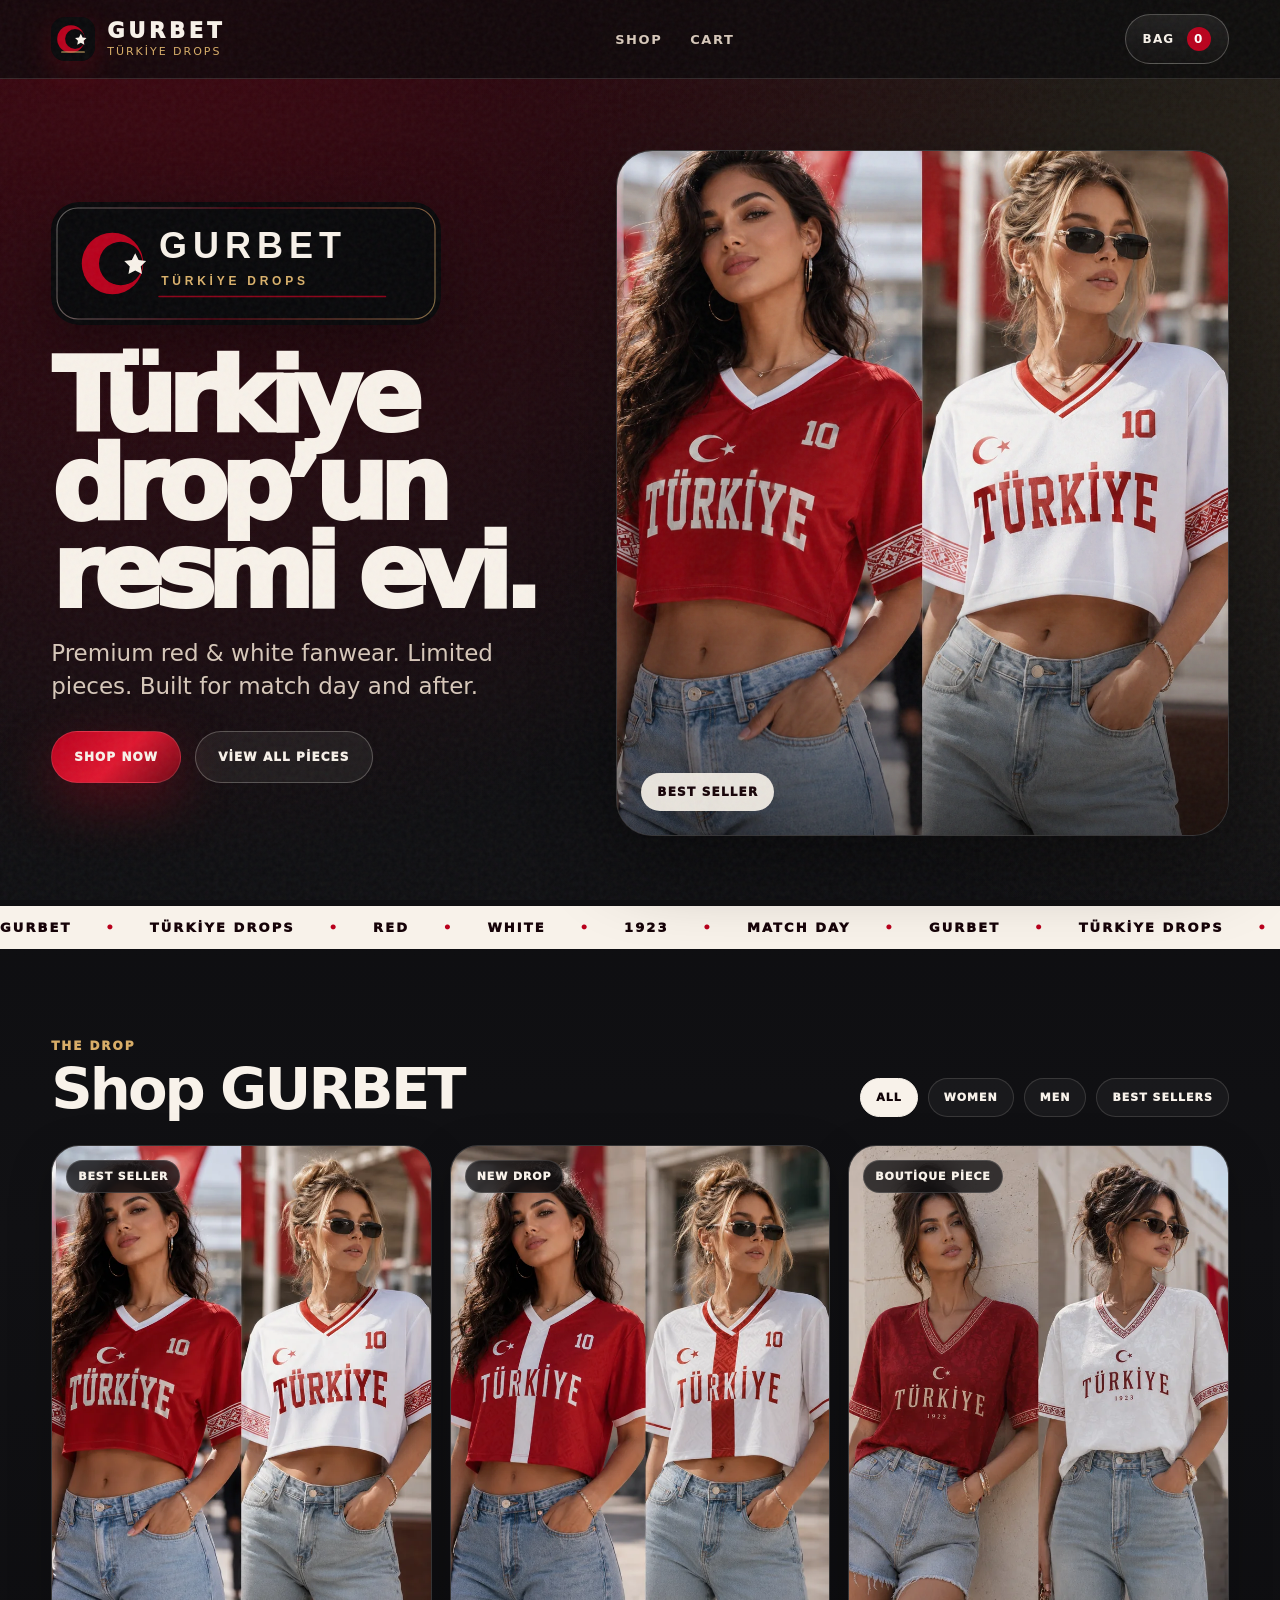
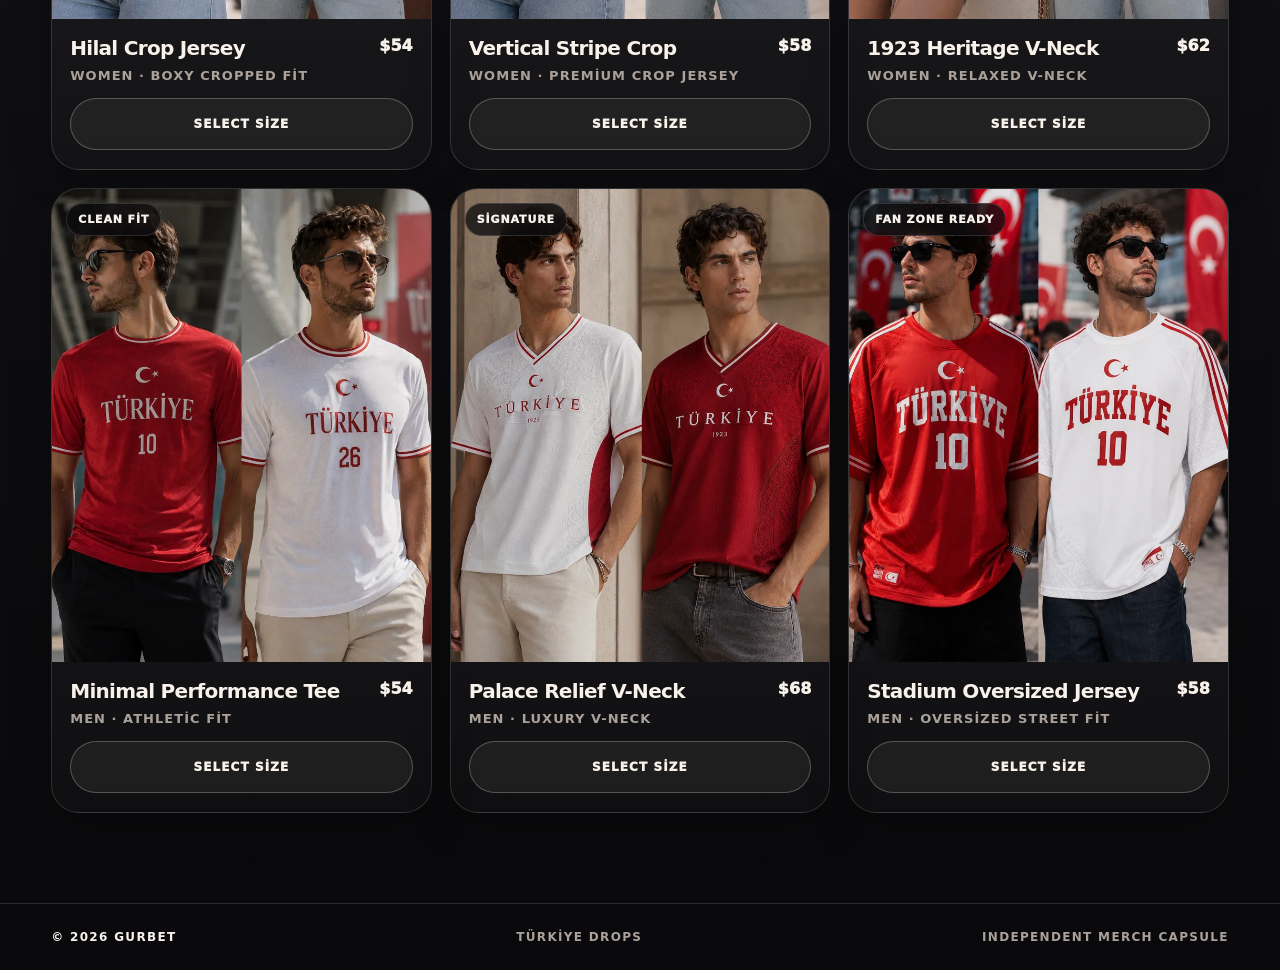
==== index.html @ eb824270 "Move the storefront to the repo root so Vercel serves it Vercel deploys from the repository root, bu" ====
<!doctype html>
<html lang="tr">
<head>
  <meta charset="utf-8" />
  <meta name="viewport" content="width=device-width, initial-scale=1, viewport-fit=cover" />
  <title>GURBET | Türkiye Drops</title>
  <meta name="description" content="GURBET Türkiye Drops. Premium Türkiye-inspired merch and fanwear for match day, travel, and diaspora style." />
  <meta property="og:title" content="GURBET | Türkiye Drops" />
  <meta property="og:description" content="Premium Türkiye-inspired merch. Red and white drops, limited pieces." />
  <meta property="og:image" content="assets/og-image.png" />
  <meta property="og:type" content="website" />
  <meta name="twitter:card" content="summary_large_image" />
  <meta name="twitter:image" content="assets/og-image.png" />
  <meta name="theme-color" content="#09090b" />
  <link rel="icon" href="assets/favicon.ico" sizes="any" />
  <link rel="icon" type="image/svg+xml" href="assets/logo-mark.svg" />
  <link rel="icon" type="image/png" sizes="32x32" href="assets/favicon-32.png" />
  <link rel="icon" type="image/png" sizes="16x16" href="assets/favicon-16.png" />
  <link rel="apple-touch-icon" href="assets/apple-touch-icon.png" />
  <link rel="manifest" href="site.webmanifest" />
  <link rel="stylesheet" href="styles.css" />
</head>
<body data-page="home">
  <div class="noise" aria-hidden="true"></div>
  <header class="site-header">
    <a class="brand" href="index.html" aria-label="GURBET home">
      <img src="assets/logo-mark.svg" alt="" />
      <span><strong>GURBET</strong><small>Türkiye Drops</small></span>
    </a>
    <nav class="nav-links" aria-label="Main navigation">
      <a href="index.html#shop">Shop</a>
      <a href="cart.html">Cart</a>
    </nav>
    <button class="bag-btn" type="button" data-open-cart>Bag <b data-bag-count>0</b></button>
  </header>

  <main>
    <section class="hero shop-hero">
      <div class="hero-copy">
        <img class="hero-logo" src="assets/logo-gurbet.svg" alt="GURBET Türkiye Drops" />
        <h1>Türkiye drop’un resmi evi.</h1>
        <p>Premium red & white fanwear. Limited pieces. Built for match day and after.</p>
        <div class="hero-actions">
          <a class="btn primary" href="#shop">Shop now</a>
          <button class="btn ghost" type="button" data-scroll-to-products>View all pieces</button>
        </div>
      </div>
      <a class="hero-image" href="product.html?id=w-classic-crop" aria-label="Open Hilal Crop Jersey">
        <picture>
          <source srcset="assets/women_classic_crop.webp" type="image/webp">
          <img src="assets/women_classic_crop.jpg" alt="GURBET Türkiye Drops red and white crop jerseys" loading="eager">
        </picture>
        <span>Best seller</span>
      </a>
    </section>

    <section class="ticker" aria-label="Collection tags">
      <div>
        <span>GURBET</span><span>TÜRKİYE DROPS</span><span>RED</span><span>WHITE</span><span>1923</span><span>MATCH DAY</span>
        <span>GURBET</span><span>TÜRKİYE DROPS</span><span>RED</span><span>WHITE</span><span>1923</span><span>MATCH DAY</span>
      </div>
    </section>

    <section class="shop section" id="shop">
      <div class="shop-head">
        <div>
          <p class="eyebrow">The drop</p>
          <h2>Shop GURBET</h2>
        </div>
        <div class="filters" role="group" aria-label="Product filter">
          <button class="filter active" data-filter="all" type="button">All</button>
          <button class="filter" data-filter="women" type="button">Women</button>
          <button class="filter" data-filter="men" type="button">Men</button>
          <button class="filter" data-filter="best" type="button">Best sellers</button>
        </div>
      </div>
      <div class="product-grid" data-product-grid></div>
    </section>
  </main>

  <aside class="cart-drawer" data-cart-drawer aria-hidden="true">
    <div class="cart-panel">
      <div class="cart-top">
        <div><p class="eyebrow">GURBET</p><h2>Your bag</h2></div>
        <button class="icon" type="button" data-close-cart aria-label="Close cart">×</button>
      </div>
      <div class="drawer-items" data-cart-items></div>
      <div class="drawer-bottom">
        <div class="subtotal"><span>Subtotal</span><strong data-subtotal>$0</strong></div>
        <a class="btn primary full" href="checkout.html">Checkout</a>
        <a class="btn ghost full" href="cart.html">View cart</a>
      </div>
    </div>
  </aside>

  <footer class="footer">
    <span>© <span data-year></span> GURBET</span>
    <span>Türkiye Drops</span>
    <span>Independent merch capsule</span>
  </footer>
  <script src="app.js"></script>
</body>
</html>
---- styles.css ----
:root{
  --bg:#09090b;
  --panel:#111114;
  --panel-2:#17171b;
  --cream:#f8f2ea;
  --muted:#aaa19a;
  --soft:#d7c8ba;
  --red:#b9001c;
  --red-2:#710714;
  --gold:#d8ad68;
  --line:rgba(248,242,234,.14);
  --line-strong:rgba(248,242,234,.26);
  --shadow:0 26px 80px rgba(0,0,0,.45);
  --radius:26px;
  --font:Inter, ui-sans-serif, system-ui, -apple-system, BlinkMacSystemFont, "Segoe UI", sans-serif;
}
*{box-sizing:border-box}
html{scroll-behavior:smooth}
body{margin:0;background:radial-gradient(circle at 10% -5%,rgba(185,0,28,.35),transparent 34%),radial-gradient(circle at 100% 8%,rgba(216,173,104,.14),transparent 28%),linear-gradient(180deg,#08080a 0%,#111114 48%,#09090b 100%);color:var(--cream);font-family:var(--font);overflow-x:hidden}
body.no-scroll{overflow:hidden}
a{color:inherit;text-decoration:none}
button,input,select,textarea{font:inherit;color:inherit}
button{cursor:pointer}
img{max-width:100%;display:block}
.noise{position:fixed;inset:0;z-index:120;pointer-events:none;opacity:.11;background-image:url("data:image/svg+xml,%3Csvg viewBox='0 0 240 240' xmlns='http://www.w3.org/2000/svg'%3E%3Cfilter id='n'%3E%3CfeTurbulence type='fractalNoise' baseFrequency='.78' numOctaves='4' stitchTiles='stitch'/%3E%3C/filter%3E%3Crect width='240' height='240' filter='url(%23n)' opacity='.5'/%3E%3C/svg%3E")}
.site-header{position:sticky;top:0;z-index:80;display:flex;align-items:center;justify-content:space-between;gap:20px;padding:14px clamp(16px,4vw,58px);border-bottom:1px solid var(--line);background:rgba(9,9,11,.72);backdrop-filter:blur(22px)}
.brand{display:flex;align-items:center;gap:12px;min-width:max-content}
.brand img{width:44px;height:44px;border-radius:14px;box-shadow:0 10px 30px rgba(185,0,28,.25)}
.brand span{display:grid;line-height:1.05}.brand strong{font-size:21px;letter-spacing:.18em;font-weight:950}.brand small{font-size:11px;color:var(--gold);text-transform:uppercase;letter-spacing:.18em;margin-top:4px}
.nav-links{display:flex;gap:28px;color:var(--soft);font-size:13px;text-transform:uppercase;letter-spacing:.12em;font-weight:850}.nav-links a:hover{color:var(--cream)}
.bag-btn{border:1px solid var(--line-strong);background:linear-gradient(180deg,rgba(255,255,255,.08),rgba(255,255,255,.02));border-radius:999px;padding:12px 17px;font-size:12px;text-transform:uppercase;letter-spacing:.1em;font-weight:900}.bag-btn b{display:inline-grid;place-items:center;min-width:24px;height:24px;margin-left:7px;background:var(--red);border-radius:50%;color:#fff}
.section{padding:clamp(42px,7vw,92px) clamp(16px,4vw,58px)}
.hero{min-height:calc(100svh - 73px);display:grid;grid-template-columns:minmax(0,.9fr) minmax(360px,1.1fr);gap:clamp(28px,5vw,80px);align-items:center;padding:clamp(28px,5vw,72px) clamp(16px,4vw,58px)}
.hero-copy{max-width:680px}.hero-logo{width:min(390px,90vw);margin-bottom:28px;border-radius:28px;box-shadow:var(--shadow)}
h1{font-size:clamp(48px,8vw,110px);line-height:.86;letter-spacing:-.085em;margin:0 0 20px;font-weight:950;text-wrap:balance}.hero-copy p{font-size:clamp(18px,2vw,23px);line-height:1.45;color:var(--soft);max-width:620px;margin:0 0 28px}.hero-actions{display:flex;gap:14px;flex-wrap:wrap}.btn{display:inline-flex;align-items:center;justify-content:center;min-height:52px;border-radius:999px;padding:0 22px;border:1px solid var(--line-strong);background:rgba(255,255,255,.05);font-weight:950;text-transform:uppercase;letter-spacing:.09em;font-size:12px;transition:transform .2s ease, background .2s ease, border-color .2s ease}.btn:hover{transform:translateY(-2px);border-color:rgba(248,242,234,.46)}.btn.primary{background:linear-gradient(135deg,var(--red),#e0162f 52%,var(--red-2));border-color:rgba(255,255,255,.12);box-shadow:0 18px 54px rgba(185,0,28,.36)}.btn.ghost{background:rgba(248,242,234,.06)}.btn.full{width:100%;margin-top:10px}.btn:disabled{opacity:.45;cursor:not-allowed;transform:none}
.hero-image{position:relative;display:block;border-radius:36px;overflow:hidden;box-shadow:var(--shadow);border:1px solid var(--line);background:#161618;isolation:isolate}.hero-image:before{content:"";position:absolute;inset:0;background:linear-gradient(180deg,transparent 62%,rgba(0,0,0,.58));z-index:1;pointer-events:none}.hero-image img{width:100%;height:min(76svh,820px);object-fit:cover;transition:transform .8s cubic-bezier(.2,.8,.2,1)}.hero-image:hover img{transform:scale(1.03)}.hero-image span{position:absolute;left:24px;bottom:24px;z-index:2;background:rgba(248,242,234,.92);color:#160308;border-radius:999px;padding:12px 16px;font-size:12px;font-weight:950;text-transform:uppercase;letter-spacing:.1em}
.ticker{overflow:hidden;border-block:1px solid var(--line);background:#f8f2ea;color:#160308}.ticker div{display:flex;width:max-content;gap:34px;align-items:center;padding:13px 0;animation:ticker 28s linear infinite}.ticker span{font-size:13px;font-weight:950;letter-spacing:.16em;text-transform:uppercase;white-space:nowrap}.ticker span:after{content:"•";margin-left:34px;color:var(--red)}@keyframes ticker{to{transform:translateX(-50%)}}
.shop-head{display:flex;align-items:end;justify-content:space-between;gap:20px;margin-bottom:28px}.eyebrow{margin:0 0 9px;color:var(--gold);font-size:12px;font-weight:950;letter-spacing:.16em;text-transform:uppercase}.shop-head h2,.page-title h1,.related-wrap h2,.cart-top h2,.order-summary h2{margin:0;font-size:clamp(30px,4.5vw,58px);letter-spacing:-.05em;line-height:.96}.filters{display:flex;gap:10px;flex-wrap:wrap;justify-content:flex-end}.filter{border:1px solid var(--line);background:rgba(255,255,255,.04);padding:12px 15px;border-radius:999px;text-transform:uppercase;letter-spacing:.09em;font-size:11px;font-weight:950}.filter.active{background:var(--cream);color:#100307;border-color:var(--cream)}
.product-grid{display:grid;grid-template-columns:repeat(3,minmax(0,1fr));gap:18px}.product-grid.compact{grid-template-columns:repeat(3,minmax(0,1fr))}.product-card{position:relative;display:block;background:linear-gradient(180deg,rgba(255,255,255,.075),rgba(255,255,255,.025));border:1px solid var(--line);border-radius:28px;overflow:hidden;box-shadow:0 12px 44px rgba(0,0,0,.22);transition:transform .25s ease,border-color .25s ease,box-shadow .25s ease}.product-card:hover{transform:translateY(-6px);border-color:rgba(248,242,234,.32);box-shadow:0 26px 70px rgba(0,0,0,.32)}.product-img{aspect-ratio:4/5;overflow:hidden;background:#151516}.product-img img{width:100%;height:100%;object-fit:cover;transition:transform .6s cubic-bezier(.2,.8,.2,1)}.product-card:hover .product-img img{transform:scale(1.04)}.product-meta{padding:17px 18px 19px}.product-meta-row{display:flex;justify-content:space-between;align-items:flex-start;gap:14px}.product-meta h3{margin:0;font-size:20px;letter-spacing:-.035em}.product-meta p{margin:8px 0 0;color:var(--muted);font-size:13px;text-transform:uppercase;letter-spacing:.08em;font-weight:800}.price{font-weight:950;color:var(--cream);font-size:16px}.tag{position:absolute;top:14px;left:14px;z-index:2;background:rgba(9,9,11,.74);backdrop-filter:blur(14px);border:1px solid rgba(255,255,255,.14);color:var(--cream);padding:9px 11px;border-radius:999px;font-size:11px;text-transform:uppercase;letter-spacing:.08em;font-weight:950}.quick{margin-top:15px;width:100%}
.back-link{display:inline-flex;margin-bottom:24px;color:var(--soft);font-weight:850;text-transform:uppercase;letter-spacing:.1em;font-size:12px}.product-detail{display:grid;grid-template-columns:minmax(330px,1.05fr) minmax(310px,.95fr);gap:clamp(26px,5vw,70px);align-items:start}.detail-media{position:sticky;top:92px;border-radius:34px;overflow:hidden;background:#121214;border:1px solid var(--line);box-shadow:var(--shadow)}.detail-media img{width:100%;height:min(72svh,790px);object-fit:cover}.detail-copy{background:linear-gradient(180deg,rgba(255,255,255,.075),rgba(255,255,255,.025));border:1px solid var(--line);border-radius:34px;padding:clamp(22px,4vw,42px);box-shadow:var(--shadow)}.detail-copy h1{font-size:clamp(44px,6vw,86px);margin-bottom:12px}.detail-price{font-size:28px;font-weight:950;color:var(--gold);margin-bottom:22px}.detail-copy p{color:var(--soft);line-height:1.6;margin:0 0 26px}.option-block{margin:24px 0}.option-title{display:flex;justify-content:space-between;align-items:center;margin-bottom:11px;font-size:12px;color:var(--muted);letter-spacing:.13em;text-transform:uppercase;font-weight:950}.chips{display:flex;flex-wrap:wrap;gap:10px}.chip{min-width:54px;border:1px solid var(--line-strong);background:rgba(255,255,255,.04);border-radius:999px;padding:12px 16px;font-weight:950;text-transform:uppercase;letter-spacing:.06em}.chip.active{background:var(--cream);color:#130205;border-color:var(--cream)}.qty{display:flex;align-items:center;width:max-content;border:1px solid var(--line-strong);border-radius:999px;overflow:hidden}.qty button{width:48px;height:48px;border:0;background:rgba(255,255,255,.05);font-size:22px}.qty input{width:62px;height:48px;border:0;text-align:center;background:transparent;font-weight:950}.product-actions{display:grid;grid-template-columns:1fr;gap:10px;margin-top:26px}.micro{font-size:12px;color:var(--muted);line-height:1.5;margin-top:16px}.related-wrap{margin-top:70px}
.cart-drawer{position:fixed;inset:0;z-index:110;display:none;background:rgba(0,0,0,.55);backdrop-filter:blur(8px)}.cart-drawer.open{display:block}.cart-panel{position:absolute;right:0;top:0;bottom:0;width:min(480px,100%);background:#0f0f12;border-left:1px solid var(--line);box-shadow:var(--shadow);padding:22px;display:flex;flex-direction:column}.cart-top{display:flex;justify-content:space-between;align-items:start;gap:20px;border-bottom:1px solid var(--line);padding-bottom:18px}.cart-top h2{font-size:34px}.icon{border:1px solid var(--line);background:rgba(255,255,255,.05);width:44px;height:44px;border-radius:50%;font-size:28px;line-height:1}.drawer-items{flex:1;overflow:auto;padding:18px 0}.cart-item{display:grid;grid-template-columns:84px 1fr auto;gap:14px;align-items:center;padding:14px 0;border-bottom:1px solid var(--line)}.cart-item img{width:84px;height:96px;object-fit:cover;border-radius:16px}.cart-item h4{margin:0 0 6px;font-size:15px}.cart-item p{margin:0;color:var(--muted);font-size:12px;line-height:1.5}.remove{border:0;background:transparent;color:var(--soft);font-size:12px;text-decoration:underline}.drawer-bottom{border-top:1px solid var(--line);padding-top:18px}.subtotal{display:flex;justify-content:space-between;align-items:center;gap:14px;margin-bottom:8px}.subtotal span{color:var(--muted);text-transform:uppercase;letter-spacing:.1em;font-size:12px;font-weight:950}.subtotal strong{font-size:24px}.subtotal.big{border-top:1px solid var(--line);padding-top:18px;margin-top:18px}.empty{color:var(--muted);line-height:1.6;padding:20px;border:1px solid var(--line);border-radius:20px;background:rgba(255,255,255,.035)}
.page-title{margin-bottom:30px}.cart-layout,.checkout-layout{display:grid;grid-template-columns:minmax(0,1fr) 380px;gap:24px;align-items:start}.cart-list,.order-summary,.checkout-form{background:linear-gradient(180deg,rgba(255,255,255,.075),rgba(255,255,255,.026));border:1px solid var(--line);border-radius:30px;padding:22px}.cart-page-item{display:grid;grid-template-columns:124px 1fr auto;gap:18px;align-items:center;padding:18px 0;border-bottom:1px solid var(--line)}.cart-page-item:first-child{padding-top:0}.cart-page-item img{width:124px;height:148px;object-fit:cover;border-radius:20px}.cart-page-item h3{margin:0 0 8px;font-size:20px}.cart-controls{display:flex;align-items:center;gap:10px;flex-wrap:wrap;margin-top:12px}.small-btn{border:1px solid var(--line);background:rgba(255,255,255,.04);border-radius:999px;padding:8px 12px;font-size:12px;font-weight:900}.order-summary{position:sticky;top:94px}.order-summary p{color:var(--muted);line-height:1.55}.checkout-form{display:grid;gap:15px}.checkout-form label{display:grid;gap:8px;color:var(--soft);font-size:12px;font-weight:950;text-transform:uppercase;letter-spacing:.1em}.checkout-form input,.checkout-form textarea{width:100%;border:1px solid var(--line);border-radius:18px;background:rgba(255,255,255,.05);padding:15px 16px;color:var(--cream);outline:none}.checkout-form input:focus,.checkout-form textarea:focus{border-color:rgba(248,242,234,.42)}.checkout-item{display:grid;grid-template-columns:58px 1fr auto;gap:12px;align-items:center;border-bottom:1px solid var(--line);padding:12px 0}.checkout-item img{width:58px;height:68px;object-fit:cover;border-radius:12px}.checkout-item h4{margin:0 0 4px;font-size:14px}.checkout-item p{margin:0;font-size:12px;color:var(--muted)}.toast{position:fixed;left:50%;bottom:24px;z-index:150;transform:translateX(-50%) translateY(20px);opacity:0;background:var(--cream);color:#110205;border-radius:999px;padding:14px 18px;font-weight:950;box-shadow:0 14px 44px rgba(0,0,0,.32);transition:opacity .22s ease,transform .22s ease}.toast.show{opacity:1;transform:translateX(-50%) translateY(0)}
.footer{display:flex;justify-content:space-between;gap:18px;flex-wrap:wrap;padding:26px clamp(16px,4vw,58px);border-top:1px solid var(--line);color:var(--muted);font-size:12px;text-transform:uppercase;letter-spacing:.11em;font-weight:900}.footer span:first-child{color:var(--cream)}
@media (max-width:980px){.hero{grid-template-columns:1fr;min-height:auto}.hero-image img{height:auto}.product-grid,.product-grid.compact{grid-template-columns:repeat(2,minmax(0,1fr))}.product-detail,.cart-layout,.checkout-layout{grid-template-columns:1fr}.detail-media,.order-summary{position:relative;top:auto}.nav-links{display:none}}
@media (max-width:640px){.site-header{padding:12px 14px}.brand strong{font-size:16px}.brand small{font-size:9px}.brand img{width:38px;height:38px}.bag-btn{padding:10px 12px}.hero,.section{padding-inline:14px}.hero{padding-top:28px}.hero-logo{border-radius:20px}.hero-copy p{font-size:16px}.hero-actions{display:grid}.btn{width:100%}h1{font-size:54px}.shop-head{display:block}.filters{margin-top:18px;justify-content:flex-start}.product-grid,.product-grid.compact{grid-template-columns:1fr}.product-detail{gap:18px}.detail-copy{padding:20px;border-radius:24px}.detail-copy h1{font-size:42px}.cart-page-item{grid-template-columns:86px 1fr}.cart-page-item img{width:86px;height:108px}.cart-page-item .line-total{grid-column:2}.cart-item{grid-template-columns:72px 1fr}.cart-item img{width:72px;height:86px}.cart-item .remove{grid-column:2;width:max-content}.footer{display:grid}.ticker div{animation-duration:18s}.hero-image{border-radius:24px}}

/* ---- iPhone / touch optimization pass ---- */
html{-webkit-text-size-adjust:100%;text-size-adjust:100%}
*{-webkit-tap-highlight-color:transparent}
.btn,.bag-btn,.filter,.chip,.qty button,.small-btn,.icon,.remove,a,button{touch-action:manipulation}
/* iOS auto-zooms any focused input below 16px — pin form + qty fields to 16px */
.checkout-form input,.checkout-form textarea,.qty input{font-size:16px}
/* Respect the notch + home indicator (needs viewport-fit=cover, set in HTML) */
@supports(padding:max(0px)){
  .site-header{
    padding-top:max(14px,env(safe-area-inset-top));
    padding-left:max(clamp(16px,4vw,58px),env(safe-area-inset-left));
    padding-right:max(clamp(16px,4vw,58px),env(safe-area-inset-right));
  }
  .footer{padding-bottom:max(26px,calc(env(safe-area-inset-bottom) + 16px))}
  .cart-panel{
    padding-top:max(22px,env(safe-area-inset-top));
    padding-bottom:max(22px,calc(env(safe-area-inset-bottom) + 10px));
  }
  .toast{bottom:max(24px,calc(env(safe-area-inset-bottom) + 14px))}
}
/* Very small phones (iPhone SE / Mini) */
@media (max-width:380px){
  h1{font-size:44px}
  .hero-copy p{font-size:15px}
  .brand strong{font-size:15px;letter-spacing:.12em}
  .nav-links{display:none}
}
@media (prefers-reduced-motion:reduce){
  *{animation-duration:.001ms!important;animation-iteration-count:1!important;scroll-behavior:auto!important;transition-duration:.001ms!important}
}
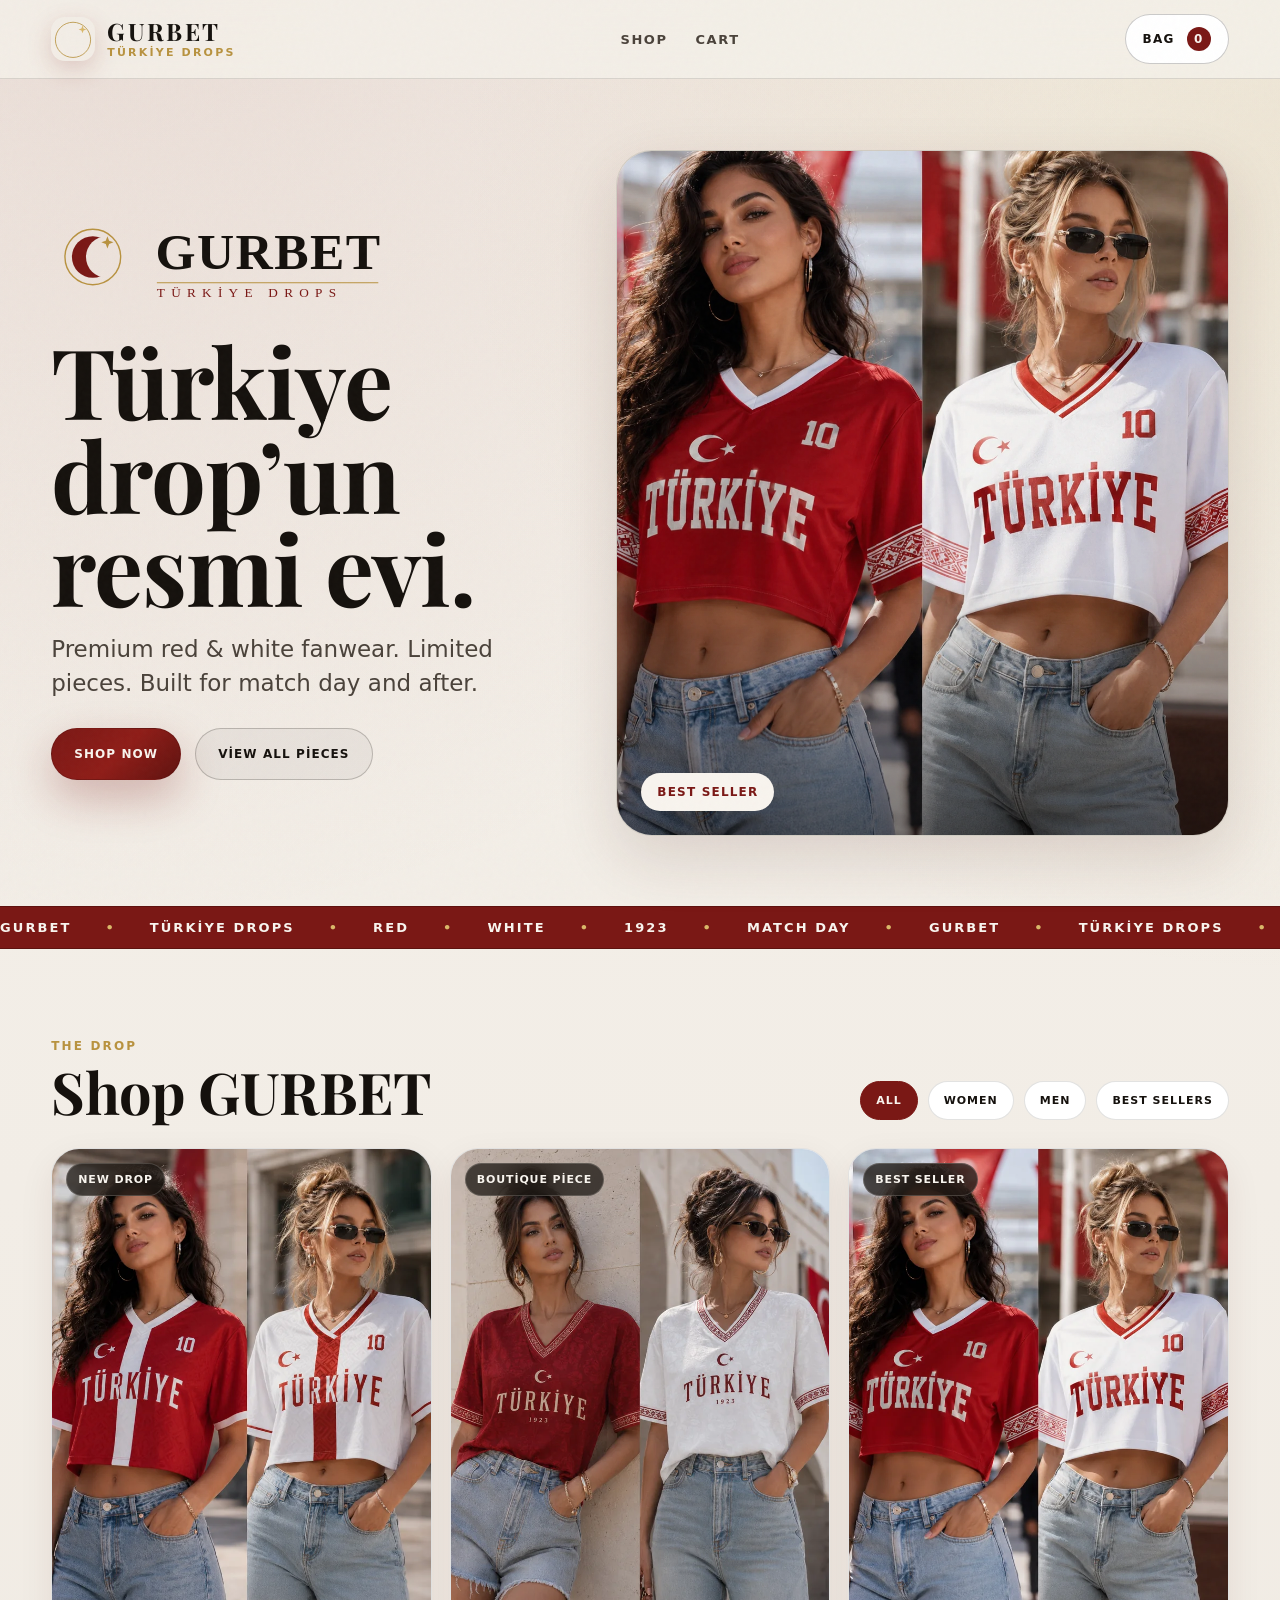
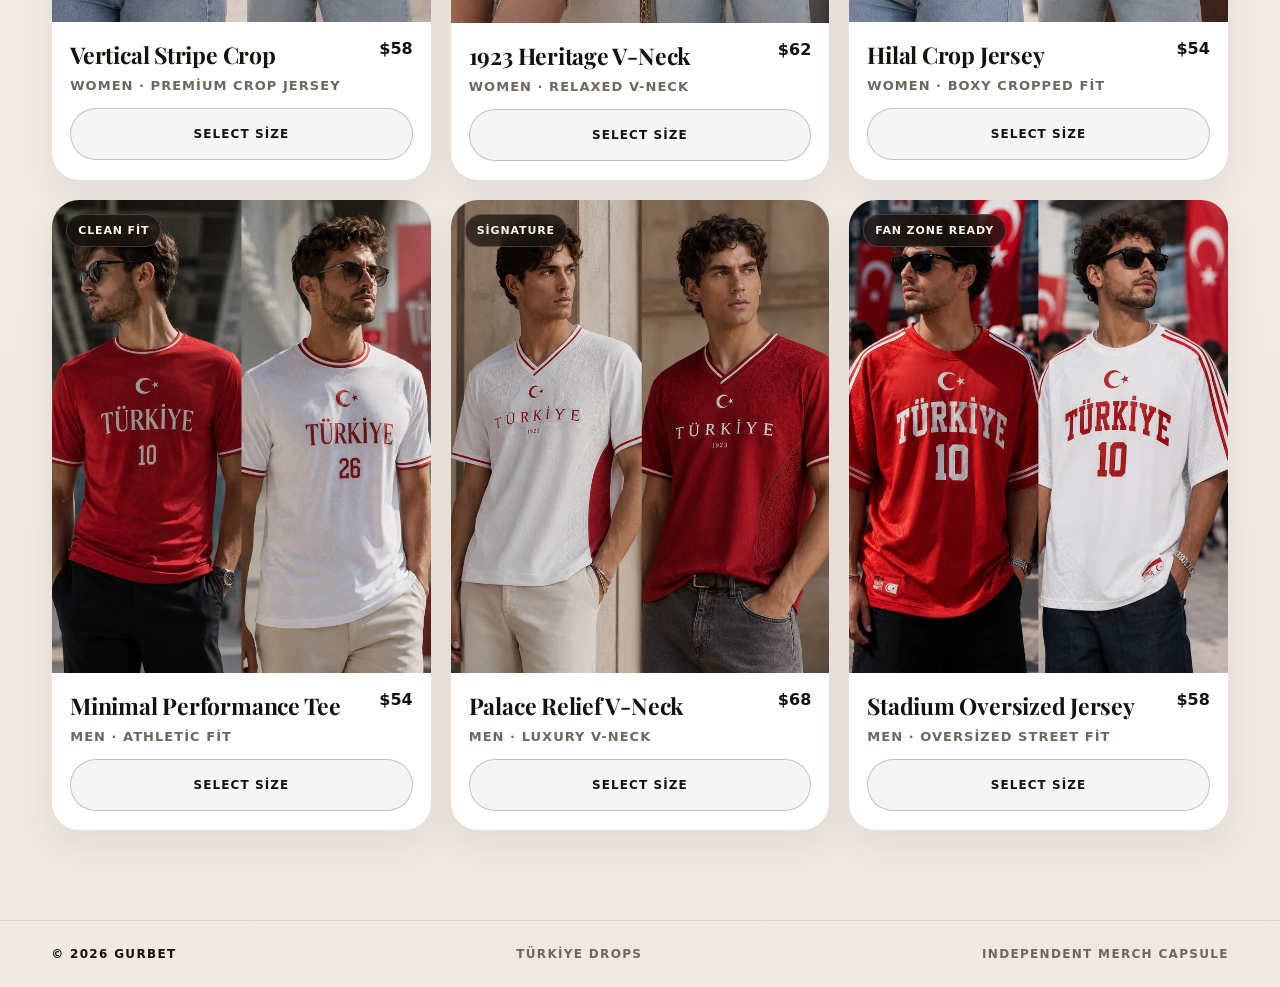
==== commit eac89f0e: "Rebrand the storefront to the new cream/burgundy/gold identity Switches the live site from the old d" ====
--- a/index.html
+++ b/index.html
@@ -11,9 +11,12 @@
   <meta property="og:type" content="website" />
   <meta name="twitter:card" content="summary_large_image" />
   <meta name="twitter:image" content="assets/og-image.png" />
-  <meta name="theme-color" content="#09090b" />
+  <meta name="theme-color" content="#f2ede6" />
+  <link rel="preconnect" href="https://fonts.googleapis.com" />
+  <link rel="preconnect" href="https://fonts.gstatic.com" crossorigin />
+  <link href="https://fonts.googleapis.com/css2?family=Playfair+Display:wght@500;600;700;800&display=swap" rel="stylesheet" />
   <link rel="icon" href="assets/favicon.ico" sizes="any" />
-  <link rel="icon" type="image/svg+xml" href="assets/logo-mark.svg" />
+  <link rel="icon" type="image/svg+xml" href="assets/logo-mark-2026.svg" />
   <link rel="icon" type="image/png" sizes="32x32" href="assets/favicon-32.png" />
   <link rel="icon" type="image/png" sizes="16x16" href="assets/favicon-16.png" />
   <link rel="apple-touch-icon" href="assets/apple-touch-icon.png" />
@@ -24,7 +27,7 @@
   <div class="noise" aria-hidden="true"></div>
   <header class="site-header">
     <a class="brand" href="index.html" aria-label="GURBET home">
-      <img src="assets/logo-mark.svg" alt="" />
+      <img src="assets/logo-mark-2026.svg" alt="" />
       <span><strong>GURBET</strong><small>Türkiye Drops</small></span>
     </a>
     <nav class="nav-links" aria-label="Main navigation">
@@ -37,7 +40,7 @@
   <main>
     <section class="hero shop-hero">
       <div class="hero-copy">
-        <img class="hero-logo" src="assets/logo-gurbet.svg" alt="GURBET Türkiye Drops" />
+        <img class="hero-logo" src="assets/logo-gurbet-2026.svg" alt="GURBET Türkiye Drops" />
         <h1>Türkiye drop’un resmi evi.</h1>
         <p>Premium red & white fanwear. Limited pieces. Built for match day and after.</p>
         <div class="hero-actions">
--- a/styles.css
+++ b/styles.css
@@ -1,48 +1,53 @@
 :root{
-  --bg:#09090b;
-  --panel:#111114;
-  --panel-2:#17171b;
-  --cream:#f8f2ea;
-  --muted:#aaa19a;
-  --soft:#d7c8ba;
-  --red:#b9001c;
-  --red-2:#710714;
-  --gold:#d8ad68;
-  --line:rgba(248,242,234,.14);
-  --line-strong:rgba(248,242,234,.26);
-  --shadow:0 26px 80px rgba(0,0,0,.45);
+  --bg:#f2ede6;
+  --surface:#ffffff;
+  --surface-2:#faf6ef;
+  --ink:#15110d;
+  --muted:#6f665c;
+  --soft:#4a423a;
+  --cream:#f8f4ee;
+  --burgundy:#7a1815;
+  --burgundy-2:#5e120f;
+  --red:#7a1815;
+  --red-2:#5e120f;
+  --gold:#b8923f;
+  --gold-lt:#d9b86a;
+  --line:rgba(21,17,13,.12);
+  --line-strong:rgba(21,17,13,.22);
+  --shadow:0 22px 60px rgba(74,30,20,.14);
   --radius:26px;
   --font:Inter, ui-sans-serif, system-ui, -apple-system, BlinkMacSystemFont, "Segoe UI", sans-serif;
+  --serif:'Playfair Display', Didot, 'Bodoni 72', Georgia, 'Times New Roman', serif;
 }
 *{box-sizing:border-box}
 html{scroll-behavior:smooth}
-body{margin:0;background:radial-gradient(circle at 10% -5%,rgba(185,0,28,.35),transparent 34%),radial-gradient(circle at 100% 8%,rgba(216,173,104,.14),transparent 28%),linear-gradient(180deg,#08080a 0%,#111114 48%,#09090b 100%);color:var(--cream);font-family:var(--font);overflow-x:hidden}
+body{margin:0;background:radial-gradient(circle at 8% -5%,rgba(122,24,21,.10),transparent 36%),radial-gradient(circle at 100% 6%,rgba(184,146,63,.12),transparent 30%),linear-gradient(180deg,#f5f1ea 0%,#f2ede6 46%,#efe9e1 100%);color:var(--ink);font-family:var(--font);overflow-x:hidden}
 body.no-scroll{overflow:hidden}
 a{color:inherit;text-decoration:none}
 button,input,select,textarea{font:inherit;color:inherit}
 button{cursor:pointer}
 img{max-width:100%;display:block}
-.noise{position:fixed;inset:0;z-index:120;pointer-events:none;opacity:.11;background-image:url("data:image/svg+xml,%3Csvg viewBox='0 0 240 240' xmlns='http://www.w3.org/2000/svg'%3E%3Cfilter id='n'%3E%3CfeTurbulence type='fractalNoise' baseFrequency='.78' numOctaves='4' stitchTiles='stitch'/%3E%3C/filter%3E%3Crect width='240' height='240' filter='url(%23n)' opacity='.5'/%3E%3C/svg%3E")}
-.site-header{position:sticky;top:0;z-index:80;display:flex;align-items:center;justify-content:space-between;gap:20px;padding:14px clamp(16px,4vw,58px);border-bottom:1px solid var(--line);background:rgba(9,9,11,.72);backdrop-filter:blur(22px)}
+.noise{position:fixed;inset:0;z-index:120;pointer-events:none;opacity:.05;background-image:url("data:image/svg+xml,%3Csvg viewBox='0 0 240 240' xmlns='http://www.w3.org/2000/svg'%3E%3Cfilter id='n'%3E%3CfeTurbulence type='fractalNoise' baseFrequency='.78' numOctaves='4' stitchTiles='stitch'/%3E%3C/filter%3E%3Crect width='240' height='240' filter='url(%23n)' opacity='.5'/%3E%3C/svg%3E")}
+.site-header{position:sticky;top:0;z-index:80;display:flex;align-items:center;justify-content:space-between;gap:20px;padding:14px clamp(16px,4vw,58px);border-bottom:1px solid var(--line);background:rgba(245,241,234,.82);backdrop-filter:blur(22px)}
 .brand{display:flex;align-items:center;gap:12px;min-width:max-content}
-.brand img{width:44px;height:44px;border-radius:14px;box-shadow:0 10px 30px rgba(185,0,28,.25)}
-.brand span{display:grid;line-height:1.05}.brand strong{font-size:21px;letter-spacing:.18em;font-weight:950}.brand small{font-size:11px;color:var(--gold);text-transform:uppercase;letter-spacing:.18em;margin-top:4px}
-.nav-links{display:flex;gap:28px;color:var(--soft);font-size:13px;text-transform:uppercase;letter-spacing:.12em;font-weight:850}.nav-links a:hover{color:var(--cream)}
-.bag-btn{border:1px solid var(--line-strong);background:linear-gradient(180deg,rgba(255,255,255,.08),rgba(255,255,255,.02));border-radius:999px;padding:12px 17px;font-size:12px;text-transform:uppercase;letter-spacing:.1em;font-weight:900}.bag-btn b{display:inline-grid;place-items:center;min-width:24px;height:24px;margin-left:7px;background:var(--red);border-radius:50%;color:#fff}
+.brand img{width:44px;height:44px;border-radius:14px;box-shadow:0 8px 24px rgba(122,24,21,.18)}
+.brand span{display:grid;line-height:1.05}.brand strong{font-family:var(--serif);font-size:24px;letter-spacing:.1em;font-weight:700}.brand small{font-size:11px;color:var(--gold);text-transform:uppercase;letter-spacing:.2em;margin-top:3px;font-weight:700}
+.nav-links{display:flex;gap:28px;color:var(--soft);font-size:13px;text-transform:uppercase;letter-spacing:.12em;font-weight:700}.nav-links a:hover{color:var(--burgundy)}
+.bag-btn{border:1px solid var(--line-strong);background:var(--surface);border-radius:999px;padding:12px 17px;font-size:12px;text-transform:uppercase;letter-spacing:.1em;font-weight:800}.bag-btn b{display:inline-grid;place-items:center;min-width:24px;height:24px;margin-left:7px;background:var(--burgundy);border-radius:50%;color:var(--cream)}
 .section{padding:clamp(42px,7vw,92px) clamp(16px,4vw,58px)}
 .hero{min-height:calc(100svh - 73px);display:grid;grid-template-columns:minmax(0,.9fr) minmax(360px,1.1fr);gap:clamp(28px,5vw,80px);align-items:center;padding:clamp(28px,5vw,72px) clamp(16px,4vw,58px)}
-.hero-copy{max-width:680px}.hero-logo{width:min(390px,90vw);margin-bottom:28px;border-radius:28px;box-shadow:var(--shadow)}
-h1{font-size:clamp(48px,8vw,110px);line-height:.86;letter-spacing:-.085em;margin:0 0 20px;font-weight:950;text-wrap:balance}.hero-copy p{font-size:clamp(18px,2vw,23px);line-height:1.45;color:var(--soft);max-width:620px;margin:0 0 28px}.hero-actions{display:flex;gap:14px;flex-wrap:wrap}.btn{display:inline-flex;align-items:center;justify-content:center;min-height:52px;border-radius:999px;padding:0 22px;border:1px solid var(--line-strong);background:rgba(255,255,255,.05);font-weight:950;text-transform:uppercase;letter-spacing:.09em;font-size:12px;transition:transform .2s ease, background .2s ease, border-color .2s ease}.btn:hover{transform:translateY(-2px);border-color:rgba(248,242,234,.46)}.btn.primary{background:linear-gradient(135deg,var(--red),#e0162f 52%,var(--red-2));border-color:rgba(255,255,255,.12);box-shadow:0 18px 54px rgba(185,0,28,.36)}.btn.ghost{background:rgba(248,242,234,.06)}.btn.full{width:100%;margin-top:10px}.btn:disabled{opacity:.45;cursor:not-allowed;transform:none}
-.hero-image{position:relative;display:block;border-radius:36px;overflow:hidden;box-shadow:var(--shadow);border:1px solid var(--line);background:#161618;isolation:isolate}.hero-image:before{content:"";position:absolute;inset:0;background:linear-gradient(180deg,transparent 62%,rgba(0,0,0,.58));z-index:1;pointer-events:none}.hero-image img{width:100%;height:min(76svh,820px);object-fit:cover;transition:transform .8s cubic-bezier(.2,.8,.2,1)}.hero-image:hover img{transform:scale(1.03)}.hero-image span{position:absolute;left:24px;bottom:24px;z-index:2;background:rgba(248,242,234,.92);color:#160308;border-radius:999px;padding:12px 16px;font-size:12px;font-weight:950;text-transform:uppercase;letter-spacing:.1em}
-.ticker{overflow:hidden;border-block:1px solid var(--line);background:#f8f2ea;color:#160308}.ticker div{display:flex;width:max-content;gap:34px;align-items:center;padding:13px 0;animation:ticker 28s linear infinite}.ticker span{font-size:13px;font-weight:950;letter-spacing:.16em;text-transform:uppercase;white-space:nowrap}.ticker span:after{content:"•";margin-left:34px;color:var(--red)}@keyframes ticker{to{transform:translateX(-50%)}}
-.shop-head{display:flex;align-items:end;justify-content:space-between;gap:20px;margin-bottom:28px}.eyebrow{margin:0 0 9px;color:var(--gold);font-size:12px;font-weight:950;letter-spacing:.16em;text-transform:uppercase}.shop-head h2,.page-title h1,.related-wrap h2,.cart-top h2,.order-summary h2{margin:0;font-size:clamp(30px,4.5vw,58px);letter-spacing:-.05em;line-height:.96}.filters{display:flex;gap:10px;flex-wrap:wrap;justify-content:flex-end}.filter{border:1px solid var(--line);background:rgba(255,255,255,.04);padding:12px 15px;border-radius:999px;text-transform:uppercase;letter-spacing:.09em;font-size:11px;font-weight:950}.filter.active{background:var(--cream);color:#100307;border-color:var(--cream)}
-.product-grid{display:grid;grid-template-columns:repeat(3,minmax(0,1fr));gap:18px}.product-grid.compact{grid-template-columns:repeat(3,minmax(0,1fr))}.product-card{position:relative;display:block;background:linear-gradient(180deg,rgba(255,255,255,.075),rgba(255,255,255,.025));border:1px solid var(--line);border-radius:28px;overflow:hidden;box-shadow:0 12px 44px rgba(0,0,0,.22);transition:transform .25s ease,border-color .25s ease,box-shadow .25s ease}.product-card:hover{transform:translateY(-6px);border-color:rgba(248,242,234,.32);box-shadow:0 26px 70px rgba(0,0,0,.32)}.product-img{aspect-ratio:4/5;overflow:hidden;background:#151516}.product-img img{width:100%;height:100%;object-fit:cover;transition:transform .6s cubic-bezier(.2,.8,.2,1)}.product-card:hover .product-img img{transform:scale(1.04)}.product-meta{padding:17px 18px 19px}.product-meta-row{display:flex;justify-content:space-between;align-items:flex-start;gap:14px}.product-meta h3{margin:0;font-size:20px;letter-spacing:-.035em}.product-meta p{margin:8px 0 0;color:var(--muted);font-size:13px;text-transform:uppercase;letter-spacing:.08em;font-weight:800}.price{font-weight:950;color:var(--cream);font-size:16px}.tag{position:absolute;top:14px;left:14px;z-index:2;background:rgba(9,9,11,.74);backdrop-filter:blur(14px);border:1px solid rgba(255,255,255,.14);color:var(--cream);padding:9px 11px;border-radius:999px;font-size:11px;text-transform:uppercase;letter-spacing:.08em;font-weight:950}.quick{margin-top:15px;width:100%}
-.back-link{display:inline-flex;margin-bottom:24px;color:var(--soft);font-weight:850;text-transform:uppercase;letter-spacing:.1em;font-size:12px}.product-detail{display:grid;grid-template-columns:minmax(330px,1.05fr) minmax(310px,.95fr);gap:clamp(26px,5vw,70px);align-items:start}.detail-media{position:sticky;top:92px;border-radius:34px;overflow:hidden;background:#121214;border:1px solid var(--line);box-shadow:var(--shadow)}.detail-media img{width:100%;height:min(72svh,790px);object-fit:cover}.detail-copy{background:linear-gradient(180deg,rgba(255,255,255,.075),rgba(255,255,255,.025));border:1px solid var(--line);border-radius:34px;padding:clamp(22px,4vw,42px);box-shadow:var(--shadow)}.detail-copy h1{font-size:clamp(44px,6vw,86px);margin-bottom:12px}.detail-price{font-size:28px;font-weight:950;color:var(--gold);margin-bottom:22px}.detail-copy p{color:var(--soft);line-height:1.6;margin:0 0 26px}.option-block{margin:24px 0}.option-title{display:flex;justify-content:space-between;align-items:center;margin-bottom:11px;font-size:12px;color:var(--muted);letter-spacing:.13em;text-transform:uppercase;font-weight:950}.chips{display:flex;flex-wrap:wrap;gap:10px}.chip{min-width:54px;border:1px solid var(--line-strong);background:rgba(255,255,255,.04);border-radius:999px;padding:12px 16px;font-weight:950;text-transform:uppercase;letter-spacing:.06em}.chip.active{background:var(--cream);color:#130205;border-color:var(--cream)}.qty{display:flex;align-items:center;width:max-content;border:1px solid var(--line-strong);border-radius:999px;overflow:hidden}.qty button{width:48px;height:48px;border:0;background:rgba(255,255,255,.05);font-size:22px}.qty input{width:62px;height:48px;border:0;text-align:center;background:transparent;font-weight:950}.product-actions{display:grid;grid-template-columns:1fr;gap:10px;margin-top:26px}.micro{font-size:12px;color:var(--muted);line-height:1.5;margin-top:16px}.related-wrap{margin-top:70px}
-.cart-drawer{position:fixed;inset:0;z-index:110;display:none;background:rgba(0,0,0,.55);backdrop-filter:blur(8px)}.cart-drawer.open{display:block}.cart-panel{position:absolute;right:0;top:0;bottom:0;width:min(480px,100%);background:#0f0f12;border-left:1px solid var(--line);box-shadow:var(--shadow);padding:22px;display:flex;flex-direction:column}.cart-top{display:flex;justify-content:space-between;align-items:start;gap:20px;border-bottom:1px solid var(--line);padding-bottom:18px}.cart-top h2{font-size:34px}.icon{border:1px solid var(--line);background:rgba(255,255,255,.05);width:44px;height:44px;border-radius:50%;font-size:28px;line-height:1}.drawer-items{flex:1;overflow:auto;padding:18px 0}.cart-item{display:grid;grid-template-columns:84px 1fr auto;gap:14px;align-items:center;padding:14px 0;border-bottom:1px solid var(--line)}.cart-item img{width:84px;height:96px;object-fit:cover;border-radius:16px}.cart-item h4{margin:0 0 6px;font-size:15px}.cart-item p{margin:0;color:var(--muted);font-size:12px;line-height:1.5}.remove{border:0;background:transparent;color:var(--soft);font-size:12px;text-decoration:underline}.drawer-bottom{border-top:1px solid var(--line);padding-top:18px}.subtotal{display:flex;justify-content:space-between;align-items:center;gap:14px;margin-bottom:8px}.subtotal span{color:var(--muted);text-transform:uppercase;letter-spacing:.1em;font-size:12px;font-weight:950}.subtotal strong{font-size:24px}.subtotal.big{border-top:1px solid var(--line);padding-top:18px;margin-top:18px}.empty{color:var(--muted);line-height:1.6;padding:20px;border:1px solid var(--line);border-radius:20px;background:rgba(255,255,255,.035)}
-.page-title{margin-bottom:30px}.cart-layout,.checkout-layout{display:grid;grid-template-columns:minmax(0,1fr) 380px;gap:24px;align-items:start}.cart-list,.order-summary,.checkout-form{background:linear-gradient(180deg,rgba(255,255,255,.075),rgba(255,255,255,.026));border:1px solid var(--line);border-radius:30px;padding:22px}.cart-page-item{display:grid;grid-template-columns:124px 1fr auto;gap:18px;align-items:center;padding:18px 0;border-bottom:1px solid var(--line)}.cart-page-item:first-child{padding-top:0}.cart-page-item img{width:124px;height:148px;object-fit:cover;border-radius:20px}.cart-page-item h3{margin:0 0 8px;font-size:20px}.cart-controls{display:flex;align-items:center;gap:10px;flex-wrap:wrap;margin-top:12px}.small-btn{border:1px solid var(--line);background:rgba(255,255,255,.04);border-radius:999px;padding:8px 12px;font-size:12px;font-weight:900}.order-summary{position:sticky;top:94px}.order-summary p{color:var(--muted);line-height:1.55}.checkout-form{display:grid;gap:15px}.checkout-form label{display:grid;gap:8px;color:var(--soft);font-size:12px;font-weight:950;text-transform:uppercase;letter-spacing:.1em}.checkout-form input,.checkout-form textarea{width:100%;border:1px solid var(--line);border-radius:18px;background:rgba(255,255,255,.05);padding:15px 16px;color:var(--cream);outline:none}.checkout-form input:focus,.checkout-form textarea:focus{border-color:rgba(248,242,234,.42)}.checkout-item{display:grid;grid-template-columns:58px 1fr auto;gap:12px;align-items:center;border-bottom:1px solid var(--line);padding:12px 0}.checkout-item img{width:58px;height:68px;object-fit:cover;border-radius:12px}.checkout-item h4{margin:0 0 4px;font-size:14px}.checkout-item p{margin:0;font-size:12px;color:var(--muted)}.toast{position:fixed;left:50%;bottom:24px;z-index:150;transform:translateX(-50%) translateY(20px);opacity:0;background:var(--cream);color:#110205;border-radius:999px;padding:14px 18px;font-weight:950;box-shadow:0 14px 44px rgba(0,0,0,.32);transition:opacity .22s ease,transform .22s ease}.toast.show{opacity:1;transform:translateX(-50%) translateY(0)}
-.footer{display:flex;justify-content:space-between;gap:18px;flex-wrap:wrap;padding:26px clamp(16px,4vw,58px);border-top:1px solid var(--line);color:var(--muted);font-size:12px;text-transform:uppercase;letter-spacing:.11em;font-weight:900}.footer span:first-child{color:var(--cream)}
+.hero-copy{max-width:680px}.hero-logo{width:min(390px,90vw);margin-bottom:24px}
+h1{font-family:var(--serif);font-size:clamp(46px,7.6vw,104px);line-height:.96;letter-spacing:-.01em;margin:0 0 20px;font-weight:700;text-wrap:balance}.hero-copy p{font-size:clamp(18px,2vw,23px);line-height:1.45;color:var(--soft);max-width:620px;margin:0 0 28px}.hero-actions{display:flex;gap:14px;flex-wrap:wrap}.btn{display:inline-flex;align-items:center;justify-content:center;min-height:52px;border-radius:999px;padding:0 22px;border:1px solid var(--line-strong);background:var(--surface);font-weight:800;text-transform:uppercase;letter-spacing:.09em;font-size:12px;transition:transform .2s ease, background .2s ease, border-color .2s ease}.btn:hover{transform:translateY(-2px);border-color:var(--burgundy)}.btn.primary{background:linear-gradient(135deg,var(--burgundy),#8f1d18 52%,var(--burgundy-2));border-color:rgba(94,18,15,.4);color:var(--cream);box-shadow:0 18px 44px rgba(122,24,21,.28)}.btn.primary:hover{border-color:var(--burgundy-2)}.btn.ghost{background:rgba(21,17,13,.04)}.btn.full{width:100%;margin-top:10px}.btn:disabled{opacity:.45;cursor:not-allowed;transform:none}
+.hero-image{position:relative;display:block;border-radius:36px;overflow:hidden;box-shadow:var(--shadow);border:1px solid var(--line);background:#ece6dc;isolation:isolate}.hero-image:before{content:"";position:absolute;inset:0;background:linear-gradient(180deg,transparent 62%,rgba(0,0,0,.5));z-index:1;pointer-events:none}.hero-image img{width:100%;height:min(76svh,820px);object-fit:cover;transition:transform .8s cubic-bezier(.2,.8,.2,1)}.hero-image:hover img{transform:scale(1.03)}.hero-image span{position:absolute;left:24px;bottom:24px;z-index:2;background:var(--cream);color:var(--burgundy);border-radius:999px;padding:12px 16px;font-size:12px;font-weight:800;text-transform:uppercase;letter-spacing:.1em}
+.ticker{overflow:hidden;border-block:1px solid var(--burgundy-2);background:var(--burgundy);color:var(--cream)}.ticker div{display:flex;width:max-content;gap:34px;align-items:center;padding:13px 0;animation:ticker 28s linear infinite}.ticker span{font-size:13px;font-weight:800;letter-spacing:.16em;text-transform:uppercase;white-space:nowrap}.ticker span:after{content:"•";margin-left:34px;color:var(--gold-lt)}@keyframes ticker{to{transform:translateX(-50%)}}
+.shop-head{display:flex;align-items:end;justify-content:space-between;gap:20px;margin-bottom:28px}.eyebrow{margin:0 0 9px;color:var(--gold);font-size:12px;font-weight:800;letter-spacing:.18em;text-transform:uppercase}.shop-head h2,.page-title h1,.related-wrap h2,.cart-top h2,.order-summary h2{font-family:var(--serif);margin:0;font-size:clamp(30px,4.5vw,58px);letter-spacing:-.01em;line-height:1.02;font-weight:700}.filters{display:flex;gap:10px;flex-wrap:wrap;justify-content:flex-end}.filter{border:1px solid var(--line);background:var(--surface);padding:12px 15px;border-radius:999px;text-transform:uppercase;letter-spacing:.09em;font-size:11px;font-weight:800}.filter.active{background:var(--burgundy);color:var(--cream);border-color:var(--burgundy)}
+.product-grid{display:grid;grid-template-columns:repeat(3,minmax(0,1fr));gap:18px}.product-grid.compact{grid-template-columns:repeat(3,minmax(0,1fr))}.product-card{position:relative;display:block;background:var(--surface);border:1px solid var(--line);border-radius:28px;overflow:hidden;box-shadow:0 12px 34px rgba(74,30,20,.08);transition:transform .25s ease,border-color .25s ease,box-shadow .25s ease}.product-card:hover{transform:translateY(-6px);border-color:rgba(122,24,21,.4);box-shadow:0 26px 56px rgba(74,30,20,.16)}.product-img{aspect-ratio:4/5;overflow:hidden;background:#ece6dc}.product-img img{width:100%;height:100%;object-fit:cover;transition:transform .6s cubic-bezier(.2,.8,.2,1)}.product-card:hover .product-img img{transform:scale(1.04)}.product-meta{padding:17px 18px 19px}.product-meta-row{display:flex;justify-content:space-between;align-items:flex-start;gap:14px}.product-meta h3{font-family:var(--serif);margin:0;font-size:23px;letter-spacing:-.01em;font-weight:700}.product-meta p{margin:8px 0 0;color:var(--muted);font-size:13px;text-transform:uppercase;letter-spacing:.08em;font-weight:700}.price{font-weight:800;color:var(--ink);font-size:16px}.tag{position:absolute;top:14px;left:14px;z-index:2;background:rgba(21,17,13,.72);backdrop-filter:blur(14px);border:1px solid rgba(248,244,238,.18);color:var(--cream);padding:9px 11px;border-radius:999px;font-size:11px;text-transform:uppercase;letter-spacing:.08em;font-weight:800}.quick{margin-top:15px;width:100%}
+.back-link{display:inline-flex;margin-bottom:24px;color:var(--soft);font-weight:700;text-transform:uppercase;letter-spacing:.1em;font-size:12px}.back-link:hover{color:var(--burgundy)}.product-detail{display:grid;grid-template-columns:minmax(330px,1.05fr) minmax(310px,.95fr);gap:clamp(26px,5vw,70px);align-items:start}.detail-media{position:sticky;top:92px;border-radius:34px;overflow:hidden;background:#ece6dc;border:1px solid var(--line);box-shadow:var(--shadow)}.detail-media img{width:100%;height:min(72svh,790px);object-fit:cover}.detail-copy{background:var(--surface);border:1px solid var(--line);border-radius:34px;padding:clamp(22px,4vw,42px);box-shadow:var(--shadow)}.detail-copy h1{font-family:var(--serif);font-size:clamp(42px,5.6vw,80px);line-height:1;margin-bottom:12px}.detail-price{font-size:28px;font-weight:800;color:var(--burgundy);margin-bottom:22px}.detail-copy p{color:var(--soft);line-height:1.6;margin:0 0 26px}.option-block{margin:24px 0}.option-title{display:flex;justify-content:space-between;align-items:center;margin-bottom:11px;font-size:12px;color:var(--muted);letter-spacing:.13em;text-transform:uppercase;font-weight:800}.chips{display:flex;flex-wrap:wrap;gap:10px}.chip{min-width:54px;border:1px solid var(--line-strong);background:var(--surface);border-radius:999px;padding:12px 16px;font-weight:800;text-transform:uppercase;letter-spacing:.06em}.chip.active{background:var(--ink);color:var(--cream);border-color:var(--ink)}.qty{display:flex;align-items:center;width:max-content;border:1px solid var(--line-strong);border-radius:999px;overflow:hidden}.qty button{width:48px;height:48px;border:0;background:rgba(21,17,13,.04);font-size:22px}.qty input{width:62px;height:48px;border:0;text-align:center;background:transparent;font-weight:800}.product-actions{display:grid;grid-template-columns:1fr;gap:10px;margin-top:26px}.micro{font-size:12px;color:var(--muted);line-height:1.5;margin-top:16px}.related-wrap{margin-top:70px}
+.cart-drawer{position:fixed;inset:0;z-index:110;display:none;background:rgba(21,17,13,.42);backdrop-filter:blur(8px)}.cart-drawer.open{display:block}.cart-panel{position:absolute;right:0;top:0;bottom:0;width:min(480px,100%);background:var(--surface-2);border-left:1px solid var(--line);box-shadow:var(--shadow);padding:22px;display:flex;flex-direction:column}.cart-top{display:flex;justify-content:space-between;align-items:start;gap:20px;border-bottom:1px solid var(--line);padding-bottom:18px}.cart-top h2{font-family:var(--serif);font-size:34px;font-weight:700}.icon{border:1px solid var(--line);background:rgba(21,17,13,.04);width:44px;height:44px;border-radius:50%;font-size:28px;line-height:1}.drawer-items{flex:1;overflow:auto;padding:18px 0}.cart-item{display:grid;grid-template-columns:84px 1fr auto;gap:14px;align-items:center;padding:14px 0;border-bottom:1px solid var(--line)}.cart-item img{width:84px;height:96px;object-fit:cover;border-radius:16px}.cart-item h4{margin:0 0 6px;font-size:15px}.cart-item p{margin:0;color:var(--muted);font-size:12px;line-height:1.5}.remove{border:0;background:transparent;color:var(--soft);font-size:12px;text-decoration:underline}.drawer-bottom{border-top:1px solid var(--line);padding-top:18px}.subtotal{display:flex;justify-content:space-between;align-items:center;gap:14px;margin-bottom:8px}.subtotal span{color:var(--muted);text-transform:uppercase;letter-spacing:.1em;font-size:12px;font-weight:800}.subtotal strong{font-size:24px}.subtotal.big{border-top:1px solid var(--line);padding-top:18px;margin-top:18px}.empty{color:var(--muted);line-height:1.6;padding:20px;border:1px solid var(--line);border-radius:20px;background:var(--surface)}
+.page-title{margin-bottom:30px}.cart-layout,.checkout-layout{display:grid;grid-template-columns:minmax(0,1fr) 380px;gap:24px;align-items:start}.cart-list,.order-summary,.checkout-form{background:var(--surface);border:1px solid var(--line);border-radius:30px;padding:22px;box-shadow:0 12px 34px rgba(74,30,20,.07)}.cart-page-item{display:grid;grid-template-columns:124px 1fr auto;gap:18px;align-items:center;padding:18px 0;border-bottom:1px solid var(--line)}.cart-page-item:first-child{padding-top:0}.cart-page-item img{width:124px;height:148px;object-fit:cover;border-radius:20px}.cart-page-item h3{font-family:var(--serif);margin:0 0 8px;font-size:22px;font-weight:700}.cart-controls{display:flex;align-items:center;gap:10px;flex-wrap:wrap;margin-top:12px}.small-btn{border:1px solid var(--line);background:var(--surface);border-radius:999px;padding:8px 12px;font-size:12px;font-weight:800}.order-summary{position:sticky;top:94px}.order-summary p{color:var(--muted);line-height:1.55}.checkout-form{display:grid;gap:15px}.checkout-form label{display:grid;gap:8px;color:var(--soft);font-size:12px;font-weight:800;text-transform:uppercase;letter-spacing:.1em}.checkout-form input,.checkout-form textarea{width:100%;border:1px solid var(--line-strong);border-radius:18px;background:var(--surface-2);padding:15px 16px;color:var(--ink);outline:none}.checkout-form input:focus,.checkout-form textarea:focus{border-color:var(--burgundy)}.checkout-item{display:grid;grid-template-columns:58px 1fr auto;gap:12px;align-items:center;border-bottom:1px solid var(--line);padding:12px 0}.checkout-item img{width:58px;height:68px;object-fit:cover;border-radius:12px}.checkout-item h4{margin:0 0 4px;font-size:14px}.checkout-item p{margin:0;font-size:12px;color:var(--muted)}.toast{position:fixed;left:50%;bottom:24px;z-index:150;transform:translateX(-50%) translateY(20px);opacity:0;background:var(--ink);color:var(--cream);border-radius:999px;padding:14px 18px;font-weight:800;box-shadow:0 14px 44px rgba(0,0,0,.32);transition:opacity .22s ease,transform .22s ease}.toast.show{opacity:1;transform:translateX(-50%) translateY(0)}
+.footer{display:flex;justify-content:space-between;gap:18px;flex-wrap:wrap;padding:26px clamp(16px,4vw,58px);border-top:1px solid var(--line);color:var(--muted);font-size:12px;text-transform:uppercase;letter-spacing:.11em;font-weight:700}.footer span:first-child{color:var(--ink)}
 @media (max-width:980px){.hero{grid-template-columns:1fr;min-height:auto}.hero-image img{height:auto}.product-grid,.product-grid.compact{grid-template-columns:repeat(2,minmax(0,1fr))}.product-detail,.cart-layout,.checkout-layout{grid-template-columns:1fr}.detail-media,.order-summary{position:relative;top:auto}.nav-links{display:none}}
-@media (max-width:640px){.site-header{padding:12px 14px}.brand strong{font-size:16px}.brand small{font-size:9px}.brand img{width:38px;height:38px}.bag-btn{padding:10px 12px}.hero,.section{padding-inline:14px}.hero{padding-top:28px}.hero-logo{border-radius:20px}.hero-copy p{font-size:16px}.hero-actions{display:grid}.btn{width:100%}h1{font-size:54px}.shop-head{display:block}.filters{margin-top:18px;justify-content:flex-start}.product-grid,.product-grid.compact{grid-template-columns:1fr}.product-detail{gap:18px}.detail-copy{padding:20px;border-radius:24px}.detail-copy h1{font-size:42px}.cart-page-item{grid-template-columns:86px 1fr}.cart-page-item img{width:86px;height:108px}.cart-page-item .line-total{grid-column:2}.cart-item{grid-template-columns:72px 1fr}.cart-item img{width:72px;height:86px}.cart-item .remove{grid-column:2;width:max-content}.footer{display:grid}.ticker div{animation-duration:18s}.hero-image{border-radius:24px}}
+@media (max-width:640px){.site-header{padding:12px 14px}.brand strong{font-size:18px}.brand small{font-size:9px}.brand img{width:38px;height:38px}.bag-btn{padding:10px 12px}.hero,.section{padding-inline:14px}.hero{padding-top:28px}.hero-copy p{font-size:16px}.hero-actions{display:grid}.btn{width:100%}h1{font-size:52px}.shop-head{display:block}.filters{margin-top:18px;justify-content:flex-start}.product-grid,.product-grid.compact{grid-template-columns:1fr}.product-detail{gap:18px}.detail-copy{padding:20px;border-radius:24px}.detail-copy h1{font-size:42px}.cart-page-item{grid-template-columns:86px 1fr}.cart-page-item img{width:86px;height:108px}.cart-page-item .line-total{grid-column:2}.cart-item{grid-template-columns:72px 1fr}.cart-item img{width:72px;height:86px}.cart-item .remove{grid-column:2;width:max-content}.footer{display:grid}.ticker div{animation-duration:18s}.hero-image{border-radius:24px}}
 
 /* ---- iPhone / touch optimization pass ---- */
 html{-webkit-text-size-adjust:100%;text-size-adjust:100%}
@@ -68,7 +73,7 @@
 @media (max-width:380px){
   h1{font-size:44px}
   .hero-copy p{font-size:15px}
-  .brand strong{font-size:15px;letter-spacing:.12em}
+  .brand strong{font-size:16px;letter-spacing:.08em}
   .nav-links{display:none}
 }
 @media (prefers-reduced-motion:reduce){
